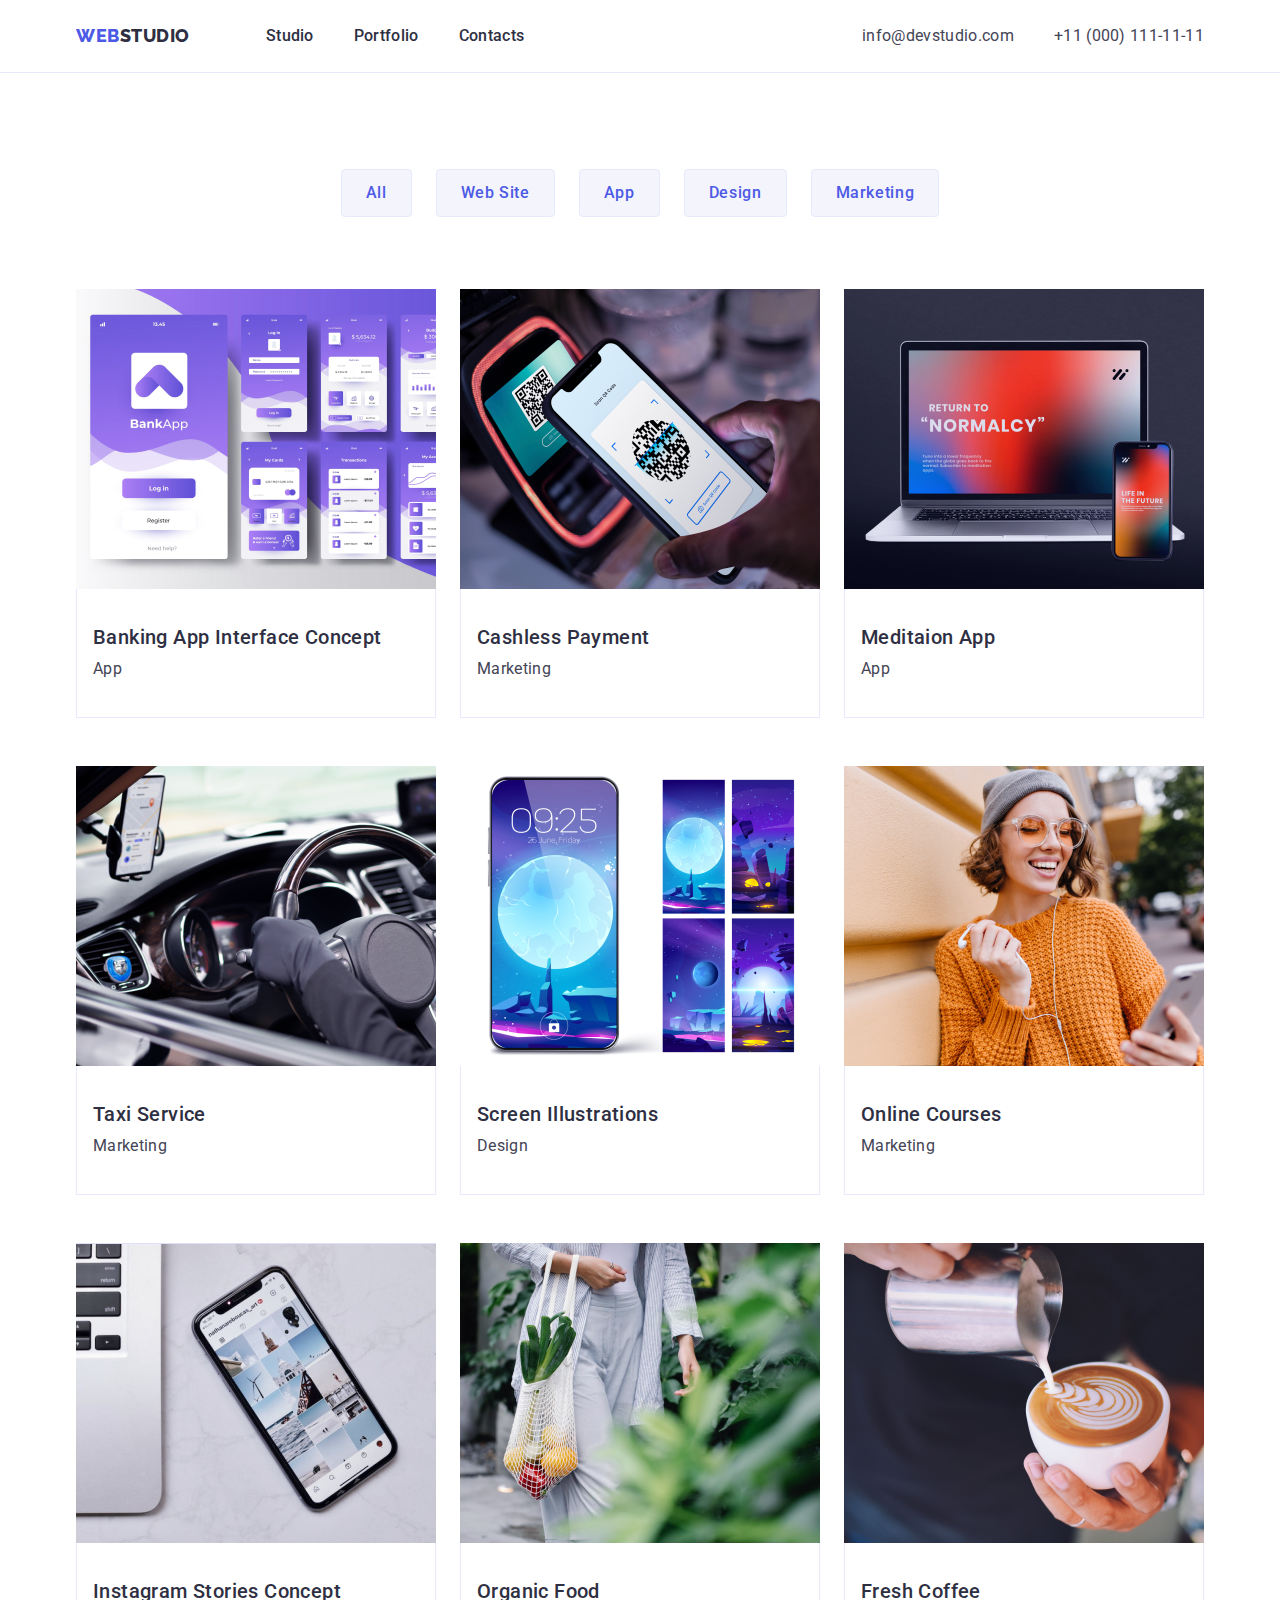
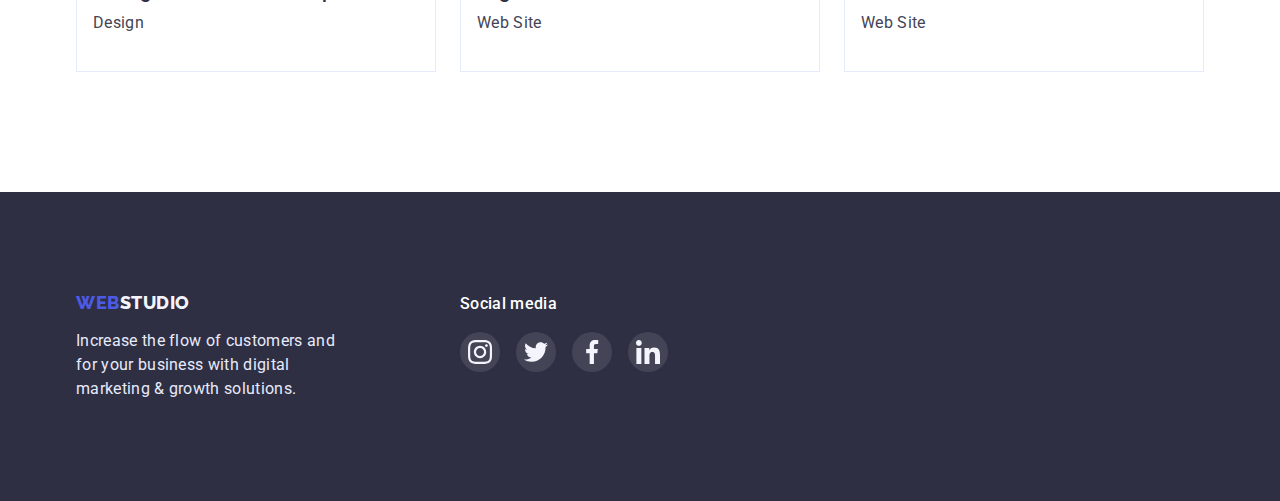
==== portfolio.html @ 02fd0c1c "added blue overlay in cards" ====
<!DOCTYPE html>
<html lang="en">
  <head>
    <meta charset="UTF-8" />
    <meta http-equiv="X-UA-Compatible" content="IE=edge" />
    <meta name="viewport" content="width=device-width, initial-scale=1.0" />
    <title>WebStudio</title>
    <link rel="stylesheet" href="./css/normalize.css" />
    <link rel="preconnect" href="https://fonts.googleapis.com" />
    <link rel="preconnect" href="https://fonts.gstatic.com" crossorigin />
    <link
      href="https://fonts.googleapis.com/css2?family=Raleway:wght@700&family=Roboto:wght@400;500;700;900&display=swap"
      rel="stylesheet"
    />
    <link rel="stylesheet" href="./css/styles.css" />
  </head>

  <body>
    <!-- HEADER -->
    <header class="header">
      <div class="container">
        <nav class="navigation">
          <a class="logo link" href="./index.html"
            ><span class="logo-web">Web</span>Studio</a
          >
          <ul class="menu list">
            <li class="menu-item">
              <a class="menu-link link" href="./index.html">Studio</a>
            </li>
            <li class="menu-item">
              <a class="menu-link link" href="./portfolio.html">Portfolio</a>
            </li>
            <li class="menu-item">
              <a class="menu-link link" href="">Contacts</a>
            </li>
          </ul>

          <ul class="contact-block list">
            <li class="contact-item">
              <a class="contact-mail link" href="mailto:info@devstudio.com"
                >info@devstudio.com</a
              >
            </li>
            <li class="contact-item">
              <a class="contact-number link" href="tel:+11(000)111-11-11"
                >+11 (000) 111-11-11</a
              >
            </li>
          </ul>
        </nav>
      </div>
    </header>

    <main>
      <section class="filter">
        <div class="container">
          <ul class="filter-list list">
            <li class="filter-item">
              <button class="filter-btn" type="button">All</button>
            </li>
            <li class="filter-item">
              <button class="filter-btn" type="button">Web Site</button>
            </li>
            <li class="filter-item">
              <button class="filter-btn" type="button">App</button>
            </li>
            <li class="filter-item">
              <button class="filter-btn" type="button">Design</button>
            </li>
            <li class="filter-item">
              <button class="filter-btn" type="button">Marketing</button>
            </li>
          </ul>

          <ul class="gallery-list list">
            <li class="gallery-item">
              <a class="gallery-card-link link" href="#">
                <div class="gallery-card-wrapper">
                  <img
                    src="./images/card1.jpeg"
                    alt="Interface Concept"
                    width="360"
                    height="300"
                  />
                  <p class="overlay">
                    14 Stylish and User-Friendly App Design Concepts · Task
                    Manager App · Calorie Tracker App · Exotic Fruit Ecommerce
                    App · Cloud Storage App
                  </p>
                </div>
                <div class="gallery-name">
                  <h2 class="gallery-title">Banking App Interface Concept</h2>
                  <p class="gallery-text">App</p>
                </div>
              </a>
            </li>
            <li class="gallery-item">
              <a class="gallery-card-link link" href="#">
                <div class="gallery-card-wrapper">
                  <img
                    src="./images/card2.jpeg"
                    alt="Interface Concept"
                    width="360"
                    height="300"
                  />
                  <p class="overlay">
                    14 Stylish and User-Friendly App Design Concepts · Task
                    Manager App · Calorie Tracker App · Exotic Fruit Ecommerce
                    App · Cloud Storage App
                  </p>
                </div>
                <div class="gallery-name">
                  <h2 class="gallery-title">Cashless Payment</h2>
                  <p class="gallery-text">Marketing</p>
                </div>
              </a>
            </li>
            <li class="gallery-item">
              <a class="gallery-card-link link" href="#">
                <div class="gallery-card-wrapper">
                  <img
                    src="./images/card3.jpeg"
                    alt="Interface Concept"
                    width="360"
                    height="300"
                  />
                  <p class="overlay">
                    14 Stylish and User-Friendly App Design Concepts · Task
                    Manager App · Calorie Tracker App · Exotic Fruit Ecommerce
                    App · Cloud Storage App
                  </p>
                </div>
                <div class="gallery-name">
                  <h2 class="gallery-title">Meditaion App</h2>
                  <p class="gallery-text">App</p>
                </div>
              </a>
            </li>
            <li class="gallery-item">
              <a class="gallery-card-link link" href="#">
                <div class="gallery-card-wrapper">
                  <img
                    src="./images/card4.jpeg"
                    alt="Interface Concept"
                    width="360"
                    height="300"
                  />
                  <p class="overlay">
                    14 Stylish and User-Friendly App Design Concepts · Task
                    Manager App · Calorie Tracker App · Exotic Fruit Ecommerce
                    App · Cloud Storage App
                  </p>
                </div>
                <div class="gallery-name">
                  <h2 class="gallery-title">Taxi Service</h2>
                  <p class="gallery-text">Marketing</p>
                </div>
              </a>
            </li>
            <li class="gallery-item">
              <a class="gallery-card-link link" href="#">
                <div class="gallery-card-wrapper">
                  <img
                    src="./images/card5.jpeg"
                    alt="Interface Concept"
                    width="360"
                    height="300"
                  />
                  <p class="overlay">
                    14 Stylish and User-Friendly App Design Concepts · Task
                    Manager App · Calorie Tracker App · Exotic Fruit Ecommerce
                    App · Cloud Storage App
                  </p>
                </div>
                <div class="gallery-name">
                  <h2 class="gallery-title">Screen Illustrations</h2>
                  <p class="gallery-text">Design</p>
                </div>
              </a>
            </li>
            <li class="gallery-item">
              <a class="gallery-card-link link" href="#">
                <div class="gallery-card-wrapper">
                  <img
                    src="./images/card6.jpeg"
                    alt="Interface Concept"
                    width="360"
                    height="300"
                  />
                  <p class="overlay">
                    14 Stylish and User-Friendly App Design Concepts · Task
                    Manager App · Calorie Tracker App · Exotic Fruit Ecommerce
                    App · Cloud Storage App
                  </p>
                </div>
                <div class="gallery-name">
                  <h2 class="gallery-title">Online Courses</h2>
                  <p class="gallery-text">Marketing</p>
                </div>
              </a>
            </li>
            <li class="gallery-item">
              <a class="gallery-card-link link" href="#">
                <div class="gallery-card-wrapper">
                  <img
                    src="./images/card7.jpeg"
                    alt="Interface Concept"
                    width="360"
                    height="300"
                  />
                  <p class="overlay">
                    14 Stylish and User-Friendly App Design Concepts · Task
                    Manager App · Calorie Tracker App · Exotic Fruit Ecommerce
                    App · Cloud Storage App
                  </p>
                </div>
                <div class="gallery-name">
                  <h2 class="gallery-title">Instagram Stories Concept</h2>
                  <p class="gallery-text">Design</p>
                </div>
              </a>
            </li>
            <li class="gallery-item">
              <a class="gallery-card-link link" href="#">
                <div class="gallery-card-wrapper">
                  <img
                    src="./images/card8.jpeg"
                    alt="Interface Concept"
                    width="360"
                    height="300"
                  />
                  <p class="overlay">
                    14 Stylish and User-Friendly App Design Concepts · Task
                    Manager App · Calorie Tracker App · Exotic Fruit Ecommerce
                    App · Cloud Storage App
                  </p>
                </div>
                <div class="gallery-name">
                  <h2 class="gallery-title">Organic Food</h2>
                  <p class="gallery-text">Web Site</p>
                </div>
              </a>
            </li>
            <li class="gallery-item">
              <a class="gallery-card-link link" href="#">
                <div class="gallery-card-wrapper">
                  <img
                    src="./images/card9.jpeg"
                    alt="Interface Concept"
                    width="360"
                    height="300"
                  />
                  <p class="overlay">
                    14 Stylish and User-Friendly App Design Concepts · Task
                    Manager App · Calorie Tracker App · Exotic Fruit Ecommerce
                    App · Cloud Storage App
                  </p>
                </div>
                <div class="gallery-name">
                  <h2 class="gallery-title">Fresh Coffee</h2>
                  <p class="gallery-text">Web Site</p>
                </div>
              </a>
            </li>
          </ul>
        </div>
      </section>
    </main>

    <!--Footer-->
    <footer class="footer">
      <div class="container">
        <div>
          <a class="logo-footer link" href="./index.html">
            <span class="logo-web">Web</span>Studio
          </a>
          <p class="footer-text">
            Increase the flow of customers and for your business with digital
            marketing & growth solutions.
          </p>
        </div>

        <div class="social-media">
          <h3 class="social-media-title">Social media</h3>
          <ul class="footer-soc-list list">
            <li class="footer-soc-item">
              <a href="#" class="footer-soc-link link">
                <svg class="footer-soc-icon" weight="24" height="24">
                  <use href="./images/sprite.svg#icon-instagram"></use>
                </svg>
              </a>
            </li>
            <li class="footer-soc-item">
              <a href="#" class="footer-soc-link link">
                <svg class="footer-soc-icon" weight="24" height="24">
                  <use href="./images/sprite.svg#icon-twitter"></use>
                </svg>
              </a>
            </li>
            <li class="footer-soc-item">
              <a href="#" class="footer-soc-link link">
                <svg class="footer-soc-icon" weight="24" height="24">
                  <use href="./images/sprite.svg#icon-facebook"></use>
                </svg>
              </a>
            </li>
            <li class="footer-soc-item">
              <a href="#" class="footer-soc-link link">
                <svg class="footer-soc-icon" weight="24" height="24">
                  <use href="./images/sprite.svg#icon-linkedin"></use>
                </svg>
              </a>
            </li>
          </ul>
        </div>
      </div>
    </footer>
  </body>
</html>
---- css/styles.css ----
:root {
  --accent-color: #4d5ae5;
  --title-color: #2e2f42;
  --main-text-color: #434455;
  --accent-light-color: #ffffff;
}

* {
  margin: 0;
  padding: 0;
  box-sizing: border-box;
}

body {
  font-family: "Roboto", sans-serif;
  color: var(--title-color);
  font-weight: 700;
}

h1,
h2,
h3,
h4,
p {
  margin: 0;
}

ul {
  margin: 0;
  padding-left: 0;
}

img {
  display: block;
}
button {
  cursor: pointer;
}

.container {
  width: 1158px;
  padding-left: 15px;
  padding-right: 15px;
  margin: 0 auto;
}

.link {
  display: inline-block;
  text-decoration: none;
}

/*-------- HEDER -------- */
.header {
  padding-top: 24px;
  padding-bottom: 24px;

  border-bottom: 1px solid #e7e9fc;
}

.navigation {
  display: flex;
  align-items: center;
}

.navigation ul {
  display: flex;
}

.logo {
  margin-right: 76px;

  font-family: "Raleway";
  font-weight: 800;
  font-size: 18px;
  line-height: 1.33;
  letter-spacing: 0.03em;
  text-transform: uppercase;
  color: var(--title-color);
}
.logo-web {
  color: var(--accent-color);
}

.menu-item:not(:last-child) {
  margin-right: 40px;
}

.menu-link {
  font-weight: 500;
  font-size: 16px;
  line-height: 1.5;
  letter-spacing: 0.02em;
  color: var(--title-color);
}

.menu-link:hover,
.menu-link:focus {
  color: var(--accent-color);
}

.contact-block {
  margin-left: auto;
}

.contact-item:not(:last-child) {
  margin-right: 40px;
}

.contact-mail {
  font-weight: 400;
  font-size: 16px;
  line-height: 1.5;
  letter-spacing: 0.02em;
  color: var(--main-text-color);
}

.contact-number {
  font-weight: 400;
  font-size: 16px;
  line-height: 1.5;
  letter-spacing: 0.02em;
  color: var(--main-text-color);
}

.contact-number:hover,
.contact-number:focus {
  color: var(--accent-color);
}

.list {
  list-style: none;
}

.contact-mail:hover,
.contact-mail:focus {
  color: var(--accent-color);
}

/* ------- HERO -------- */

.hero {
  padding-top: 188px;
  padding-bottom: 188px;
  max-width: 1440px;
  margin: 0 auto;

  background-color: var(--title-color);
  background-image: linear-gradient(
      rgba(46, 47, 66, 0.7),
      rgba(46, 47, 66, 0.7)
    ),
    url(../images/people-office.jpeg);
  background-repeat: no-repeat;
  background-size: cover;
  background-position: center;

  /* text-align: center; */
}

.hero .container {
  display: flex;
  flex-direction: column;
  gap: 48px;
  align-items: center;
}

.hero-title {
  display: block;
  max-width: 500px;

  font-size: 56px;
  line-height: 1.07;
  text-align: center;
  letter-spacing: 0.02em;
  color: var(--accent-light-color);
}

.hero-btn {
  display: inline-block;
  padding: 16px 32px 16px 32px;

  font-family: "Roboto", sans-serif;
  font-weight: 500;
  font-size: 16px;
  line-height: 1.19;
  letter-spacing: 0.04em;
  color: var(--accent-light-color);
  background: var(--accent-color);

  box-shadow: 0px 4px 4px rgba(0, 0, 0, 0.15);
  border: var(--accent-color);
  border-radius: 4px;
}

.hero-btn:hover,
.hero-btn:focus {
  background: #404bbf;
  bottom: none;
}

/* ------- Section 1 Description ------- */

.description {
  padding-top: 120px;
  padding-bottom: 120px;
}

.main-description {
  display: flex;
  gap: 24px;

  font-size: 20px;
  line-height: 1.2;
  letter-spacing: 0.02em;
  color: var(--title-color);
}

.main-description-title {
  margin-bottom: 8px;
  margin-top: 8px;
  font-weight: 500;
  font-size: 20px;
  line-height: 1.2;
}

.block-description {
  width: calc((100% - 72px) / 4);
}

.block-description::before {
  display: block;
  content: "";
  height: 120px;
  background-repeat: no-repeat;
  background-position: center;
  background-color: #f4f4fd;
  border-radius: 4px;
}

.block-description:nth-child(1)::before {
  background-image: url(../images/antenna.svg);
}

.block-description:nth-child(2)::before {
  background-image: url(../images/clock.svg);
}

.block-description:nth-child(3)::before {
  background-image: url(../images/diagram.svg);
}

.block-description:nth-child(4)::before {
  background-image: url(../images/astronaut.svg);
}

.text-description {
  font-weight: 400;
  font-size: 16px;
  line-height: 1.5;
  letter-spacing: 0.02em;
  color: var(--main-text-color);
}

/* <!----- Section 2 What are we doing -----> */

.function {
  padding-bottom: 120px;
}

.fuction-title {
  margin-bottom: 72px;
  font-weight: 700;
  font-size: 36px;
  line-height: 1.11;
  text-align: center;
  letter-spacing: 0.02em;
  text-transform: capitalize;
  color: var(--title-color);
}
.functin-list {
  display: flex;
  gap: 24px;
}

/* ------- Section 3  Our Team -------- */

.team {
  padding-top: 120px;
  padding-bottom: 120px;
  background: #f4f4fd;
}
.team-title {
  margin-bottom: 72px;
  font-weight: 700;
  font-size: 36px;
  line-height: 1.11;
  text-align: center;
  letter-spacing: 0.02em;
  text-transform: capitalize;
  color: var(--title-color);
}
.team-list {
  display: flex;
  gap: 24px;
}
.team-block {
  background: var(--accent-light-color);

  box-shadow: 0px 1px 6px rgba(46, 47, 66, 0.08),
    0px 1px 1px rgba(46, 47, 66, 0.16), 0px 2px 1px rgba(46, 47, 66, 0.08);
  border-radius: 0px 0px 4px 4px;
}
.team-name {
  margin-top: 32px;
  margin-bottom: 8px;

  font-weight: 500;
  font-size: 20px;
  line-height: 1.2;
  text-align: center;
  letter-spacing: 0.02em;
  color: var(--title-color);
}
.team-post {
  margin-bottom: 32px;
  font-weight: 400;
  font-size: 16px;
  line-height: 1.5;
  text-align: center;
  letter-spacing: 0.02em;
  color: var(--main-text-color);
  margin-bottom: 12px;
}

.team-soc-list {
  display: flex;
  justify-content: center;
  gap: 24px;
  padding-bottom: 36px;
}

.team-soc-item {
  width: 40px;
  height: 40px;
}

.team-soc-link {
  display: flex;
  align-items: center;
  justify-content: center;
  width: 100%;
  height: 100%;
  background-color: var(--accent-color);
  border-radius: 50%;
}

.team-soc-link:hover,
.team-soc-link:focus {
  background-color: #404bbf;
}

.team-soc-icon {
  fill: #f4f4fd;
}

/* ----------- CUSTOMER ---------- */

.customer {
  padding-top: 120px;
  padding-bottom: 120px;
}

.customer-title {
  margin-bottom: 72px;
  font-weight: 700;
  font-size: 36px;
  line-height: 1.11;
  text-align: center;
  letter-spacing: 0.02em;
  text-transform: capitalize;
  color: var(--title-color);
}

.customer-list-company {
  display: flex;
  gap: 24px;
}

.customer-list-item {
  display: flex;
  width: 168px;
  height: 88px;
  align-items: center;
  justify-content: center;
}

.customer-link-company {
  display: flex;
  width: 100%;
  height: 100%;
  align-items: center;
  justify-content: center;
  border: 1px solid #8e8f99;
  border-radius: 4px;
}

.customer-link-company:hover,
.customer-link-company:focus {
  border: 1px solid #404bbf;
  border-radius: 4px;
}

.customer-icon {
  fill: #8e8f99;
}

.customer-link-company:hover .customer-icon,
.customer-link-company:focus .customer-icon {
  fill: #404bbf;
}

/* ----------- FOOTER ---------- */

.footer {
  padding-top: 100px;
  padding-bottom: 100px;
  background: var(--title-color);
}

.footer > .container {
  display: flex;
  align-items: baseline;
  gap: 120px;
}

.logo-footer {
  margin-bottom: 16px;
  display: inline-block;
  font-family: "Raleway";
  font-weight: 800;
  font-size: 18px;
  line-height: 1.17;
  letter-spacing: 0.03em;
  text-transform: uppercase;
  color: #f4f4fd;
}

.footer-text {
  display: block;
  width: 264px;
  height: 72px;

  font-weight: 400;
  font-size: 16px;
  line-height: 1.5;
  letter-spacing: 0.02em;
  color: #e7e9fc;
}

.footer .social-media {
  display: flex;
  flex-direction: column;
}

.social-media-title {
  font-weight: 500;
  font-size: 16px;
  line-height: 1.5;
  letter-spacing: 0.02em;
  color: #ffffff;
  margin-bottom: 16px;
}

.footer-soc-list {
  display: flex;
  justify-content: center;
  gap: 16px;
  /* padding-bottom: 36px; */
}

.footer-soc-item {
  width: 40px;
  height: 40px;
}

.footer-soc-link {
  display: flex;
  align-items: center;
  justify-content: center;
  width: 100%;
  height: 100%;
  background: rgba(255, 255, 255, 0.1);
  border-radius: 50%;
}

.footer-soc-link:hover,
.footer-soc-link:focus {
  background: #31d0aa;
}

.footer-soc-icon {
  fill: #f4f4fd;
}

/* ================ PORTFOLIO =============== */

.filter {
  padding-top: 96px;
  padding-bottom: 120px;
}

.filter-list {
  margin-bottom: 72px;

  display: flex;
  gap: 24px;
  justify-content: center;
}
.filter-item {
  display: flex;
}
.filter-btn {
  display: flex;
  justify-content: center;
  align-items: center;
  padding: 12px 24px;

  height: 48px;

  font-family: inherit;
  font-weight: 500;
  font-size: 16px;
  line-height: 1.5;
  text-align: center;
  letter-spacing: 0.04em;
  color: var(--accent-color);

  background: #f4f4fd;
  border: 1px solid #e7e9fc;
  border-radius: 4px;
}
.filter-btn:hover,
.filter-btn:focus {
  background: var(--accent-color);
  color: var(--accent-light-color);
  border: 1px solid var(--accent-color);
  border-radius: 4px;
}

/* ----------- GALLERY ---------- */

.gallery-list {
  display: flex;
  flex-wrap: wrap;
  gap: 48px 24px;
}

.gallery-item {
  max-width: 360px;

  font-size: 20px;
  line-height: 1.2;
  letter-spacing: 0.02em;
  color: var(--title-color);
}

.gallery-card-wrapper{
  position: relative;
  overflow: hidden;
}

.overlay {
  position: absolute;
  left: 0;
  top: 0;
  width: 100%;
  height: 100%;

  padding-top: 40px;
  padding-left: 32px;
  padding-right: 32px;
  overflow: auto;

  transform: translate(0, 100%);
  transition: transform 250ms cubic-bezier(0.4, 0, 0.2, 1);

  font-weight: 400;
  font-size: 16px;
  line-height: 1.5;
  letter-spacing: 0.02em;
  color: #f4f4fd;
  background-color: var(--accent-color);
}


.gallery-card-link:hover .overlay,
.gallery-card-link:focus .overlay {
  transform: translate(0, 0);
}

.gallery-name {
  padding: 36px 16px;
  border: 1px solid #e7e9fc;
  border-top: none;
}

.gallery-title {
  margin-bottom: 8px;

  font-weight: 500;
  font-size: 20px;
  line-height: 1.2;
  letter-spacing: 0.02em;
  color: var(--title-color);
}

.gallery-text {
  font-weight: 400;
  font-size: 16px;
  line-height: 1.5;
  letter-spacing: 0.02em;
  color: var(--main-text-color);
}

.gallery-card-link:hover,
.gallery-card-link:focus {

  box-shadow: 0px 1px 6px rgba(46, 47, 66, 0.08),
    0px 1px 1px rgba(46, 47, 66, 0.16), 0px 2px 1px rgba(46, 47, 66, 0.08);
}
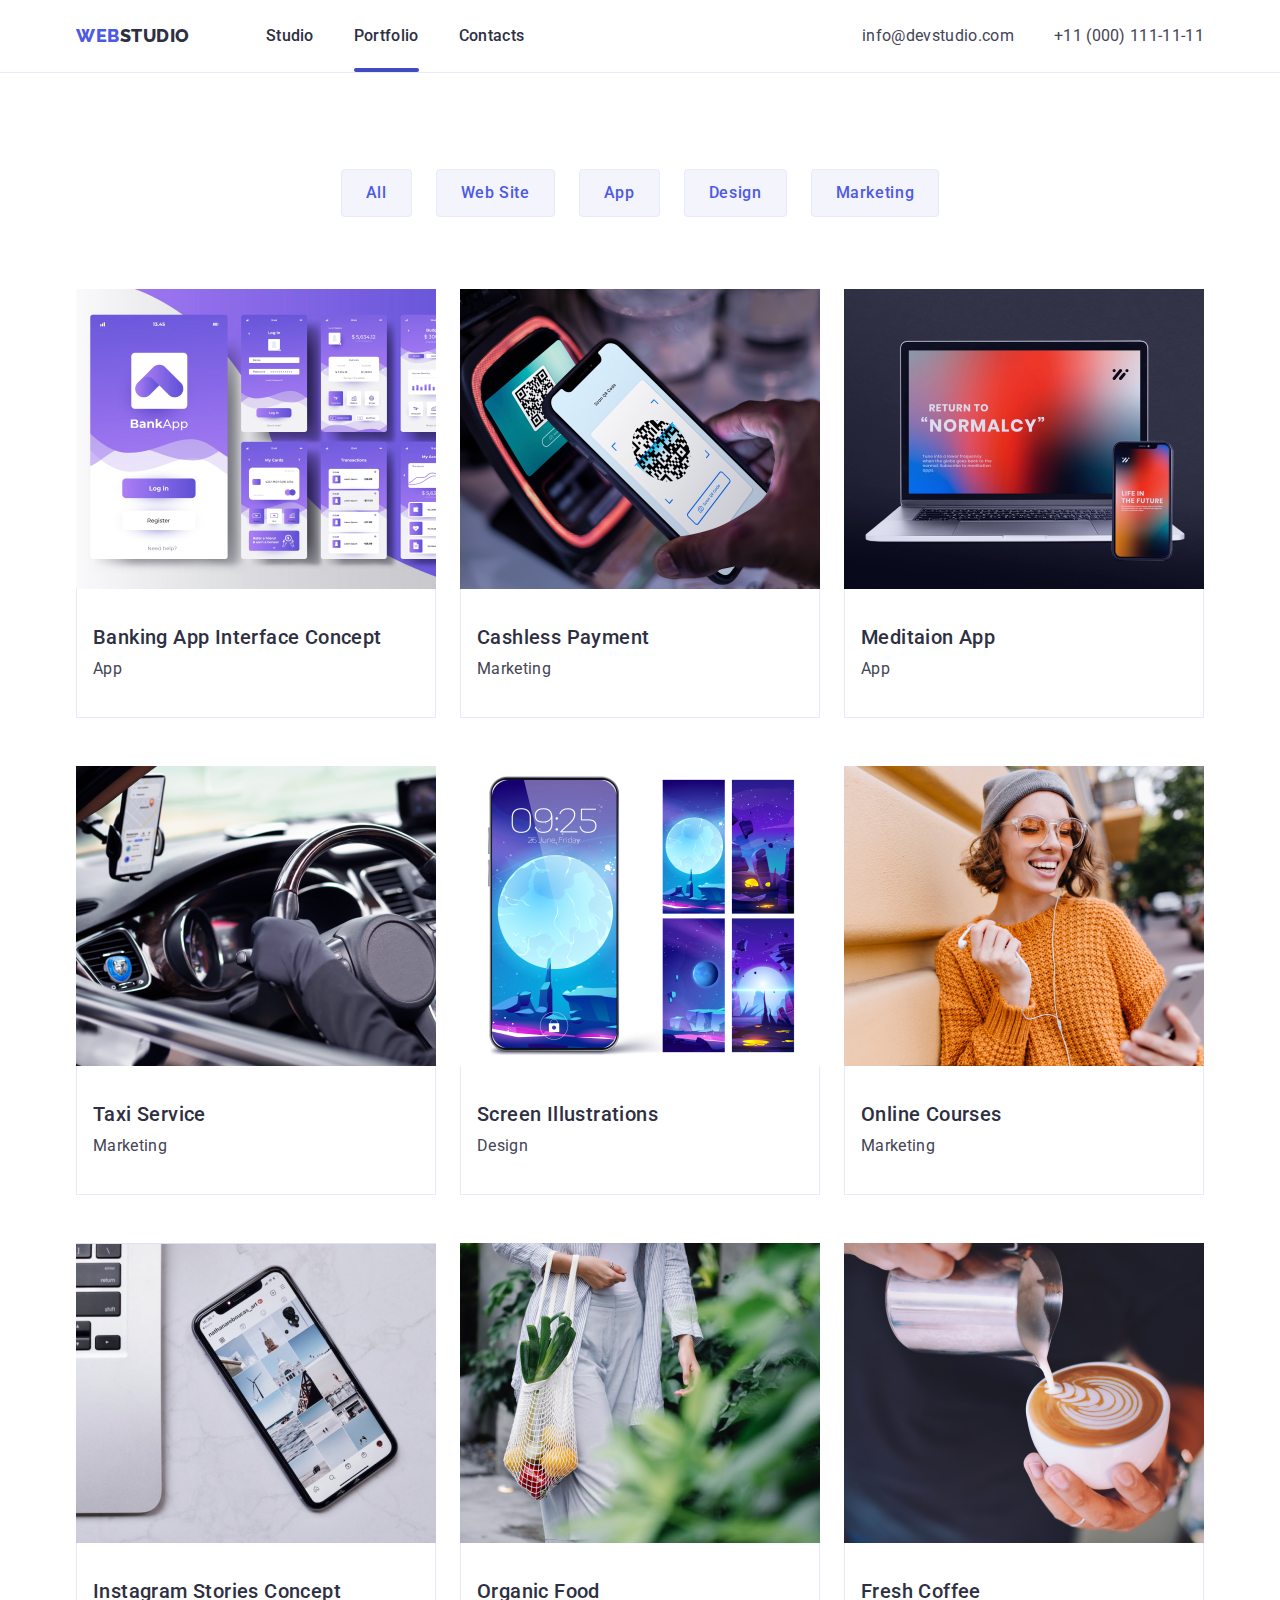
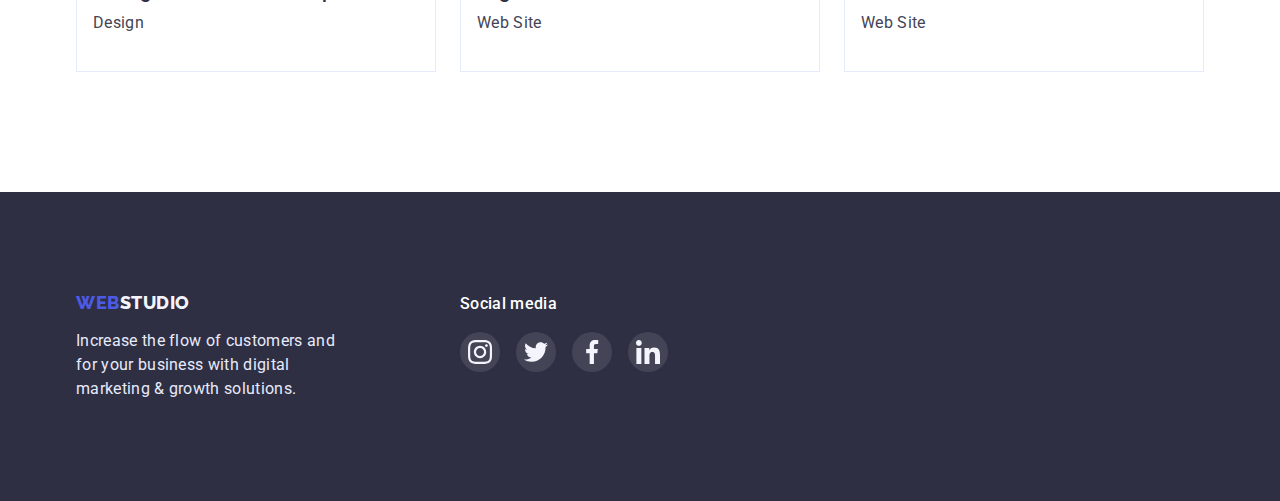
==== commit 8abb42ea: "added hover effect" ====
--- a/portfolio.html
+++ b/portfolio.html
@@ -28,7 +28,7 @@
               <a class="menu-link link" href="./index.html">Studio</a>
             </li>
             <li class="menu-item">
-              <a class="menu-link link" href="./portfolio.html">Portfolio</a>
+              <a class="menu-link link active" href="./portfolio.html">Portfolio</a>
             </li>
             <li class="menu-item">
               <a class="menu-link link" href="">Contacts</a>
--- a/css/styles.css
+++ b/css/styles.css
@@ -3,6 +3,7 @@
   --title-color: #2e2f42;
   --main-text-color: #434455;
   --accent-light-color: #ffffff;
+  --transition-duration-and-funs: 250ms cubic-bezier(0.4, 0, 0.2, 1);
 }
 
 * {
@@ -77,20 +78,39 @@
   text-transform: uppercase;
   color: var(--title-color);
 }
+
 .logo-web {
   color: var(--accent-color);
 }
 
+.menu-item {
+  position: relative;
+}
+
 .menu-item:not(:last-child) {
   margin-right: 40px;
 }
 
 .menu-link {
+  position: relative;
   font-weight: 500;
   font-size: 16px;
   line-height: 1.5;
   letter-spacing: 0.02em;
   color: var(--title-color);
+  transition: color var(--transition-duration-and-funs);
+}
+
+.menu-link.active::after {
+  position: absolute;
+  left: 0;
+  bottom: -24px;
+  width: 100%;
+  height: 4px;
+  content: "";
+
+  background-color: #404bbf;
+  border-radius: 2px;
 }
 
 .menu-link:hover,
@@ -190,11 +210,12 @@
   box-shadow: 0px 4px 4px rgba(0, 0, 0, 0.15);
   border: var(--accent-color);
   border-radius: 4px;
+  transition: background-color var(--transition-duration-and-funs);
 }
 
 .hero-btn:hover,
 .hero-btn:focus {
-  background: #404bbf;
+  background-color: #404bbf;
   bottom: none;
 }
 
@@ -352,6 +373,7 @@
   height: 100%;
   background-color: var(--accent-color);
   border-radius: 50%;
+  transition: background-color var(--transition-duration-and-funs);
 }
 
 .team-soc-link:hover,
@@ -402,6 +424,8 @@
   justify-content: center;
   border: 1px solid #8e8f99;
   border-radius: 4px;
+  transition: border var(--transition-duration-and-funs),
+    border-radius var(--transition-duration-and-funs);
 }
 
 .customer-link-company:hover,
@@ -412,6 +436,7 @@
 
 .customer-icon {
   fill: #8e8f99;
+  transition: fill var(--transition-duration-and-funs);
 }
 
 .customer-link-company:hover .customer-icon,
@@ -491,6 +516,7 @@
   height: 100%;
   background: rgba(255, 255, 255, 0.1);
   border-radius: 50%;
+  transition: background var(--transition-duration-and-funs);
 }
 
 .footer-soc-link:hover,
@@ -538,6 +564,10 @@
   background: #f4f4fd;
   border: 1px solid #e7e9fc;
   border-radius: 4px;
+  transition: background var(--transition-duration-and-funs),
+    color var(--transition-duration-and-funs),
+    border var(--transition-duration-and-funs),
+    border-radius var(--transition-duration-and-funs);
 }
 .filter-btn:hover,
 .filter-btn:focus {
@@ -564,7 +594,7 @@
   color: var(--title-color);
 }
 
-.gallery-card-wrapper{
+.gallery-card-wrapper {
   position: relative;
   overflow: hidden;
 }
@@ -582,7 +612,7 @@
   overflow: auto;
 
   transform: translate(0, 100%);
-  transition: transform 250ms cubic-bezier(0.4, 0, 0.2, 1);
+  transition: transform var(--transition-duration-and-funs);
 
   font-weight: 400;
   font-size: 16px;
@@ -591,7 +621,6 @@
   color: #f4f4fd;
   background-color: var(--accent-color);
 }
-
 
 .gallery-card-link:hover .overlay,
 .gallery-card-link:focus .overlay {
@@ -622,9 +651,83 @@
   color: var(--main-text-color);
 }
 
+.gallery-card-link {
+  transition: box-shadow var(--transition-duration-and-funs);
+}
+
 .gallery-card-link:hover,
 .gallery-card-link:focus {
-
   box-shadow: 0px 1px 6px rgba(46, 47, 66, 0.08),
     0px 1px 1px rgba(46, 47, 66, 0.16), 0px 2px 1px rgba(46, 47, 66, 0.08);
 }
+
+/* ----------- MODAL WINDOW ---------- */
+
+.backdrop {
+  position: fixed;
+  top: 0;
+  left: 0;
+  z-index: 100;
+  width: 100%;
+  height: 100%;
+  background: rgba(46, 47, 66, 0.4);
+
+  transition: opacity var(--transition-duration-and-funs),
+    visibility var(--transition-duration-and-funs);
+}
+
+.backdrop.is-hidden {
+  opacity: 0;
+  visibility: hidden;
+  pointer-events: none;
+}
+
+.modal {
+  position: absolute;
+  top: 50%;
+  left: 50%;
+  transform: translate(-50%, -50%) scale(1);
+
+  width: 408px;
+  min-height: 576px;
+  background-color: #fcfcfc;
+  box-shadow: 0px 1px 1px rgba(0, 0, 0, 0.14), 0px 1px 3px rgba(0, 0, 0, 0.12),
+    0px 2px 1px rgba(0, 0, 0, 0.2);
+  border-radius: 4px;
+  transition: transform var(--transition-duration-and-funs);
+
+}
+
+.backdrop.is-hidden .modal {
+  transform: translate(-50%, -50%) scale(0);
+}
+
+.modal-close-btn {
+  position: absolute;
+  top: 24px;
+  right: 24px;
+  display: flex;
+  justify-content: center;
+  align-items: center;
+  width: 24px;
+  height: 24px;
+  padding: 0;
+  background-color: #e7e9fc;
+  border: 1px solid rgba(0, 0, 0, 0.1);
+  border-radius: 50%;
+  transition: background-color var(--transition-duration-and-funs);
+}
+
+.modal-close-btn:hover,
+.modal-close-btn:focus {
+  background-color: #404bbf;
+}
+
+.modal-close-icon {
+  transition: fill var(--transition-duration-and-funs);
+}
+
+.modal-close-btn:hover .modal-close-icon,
+.modal-close-btn:focus .modal-close-icon {
+  fill: var(--accent-light-color);
+}
